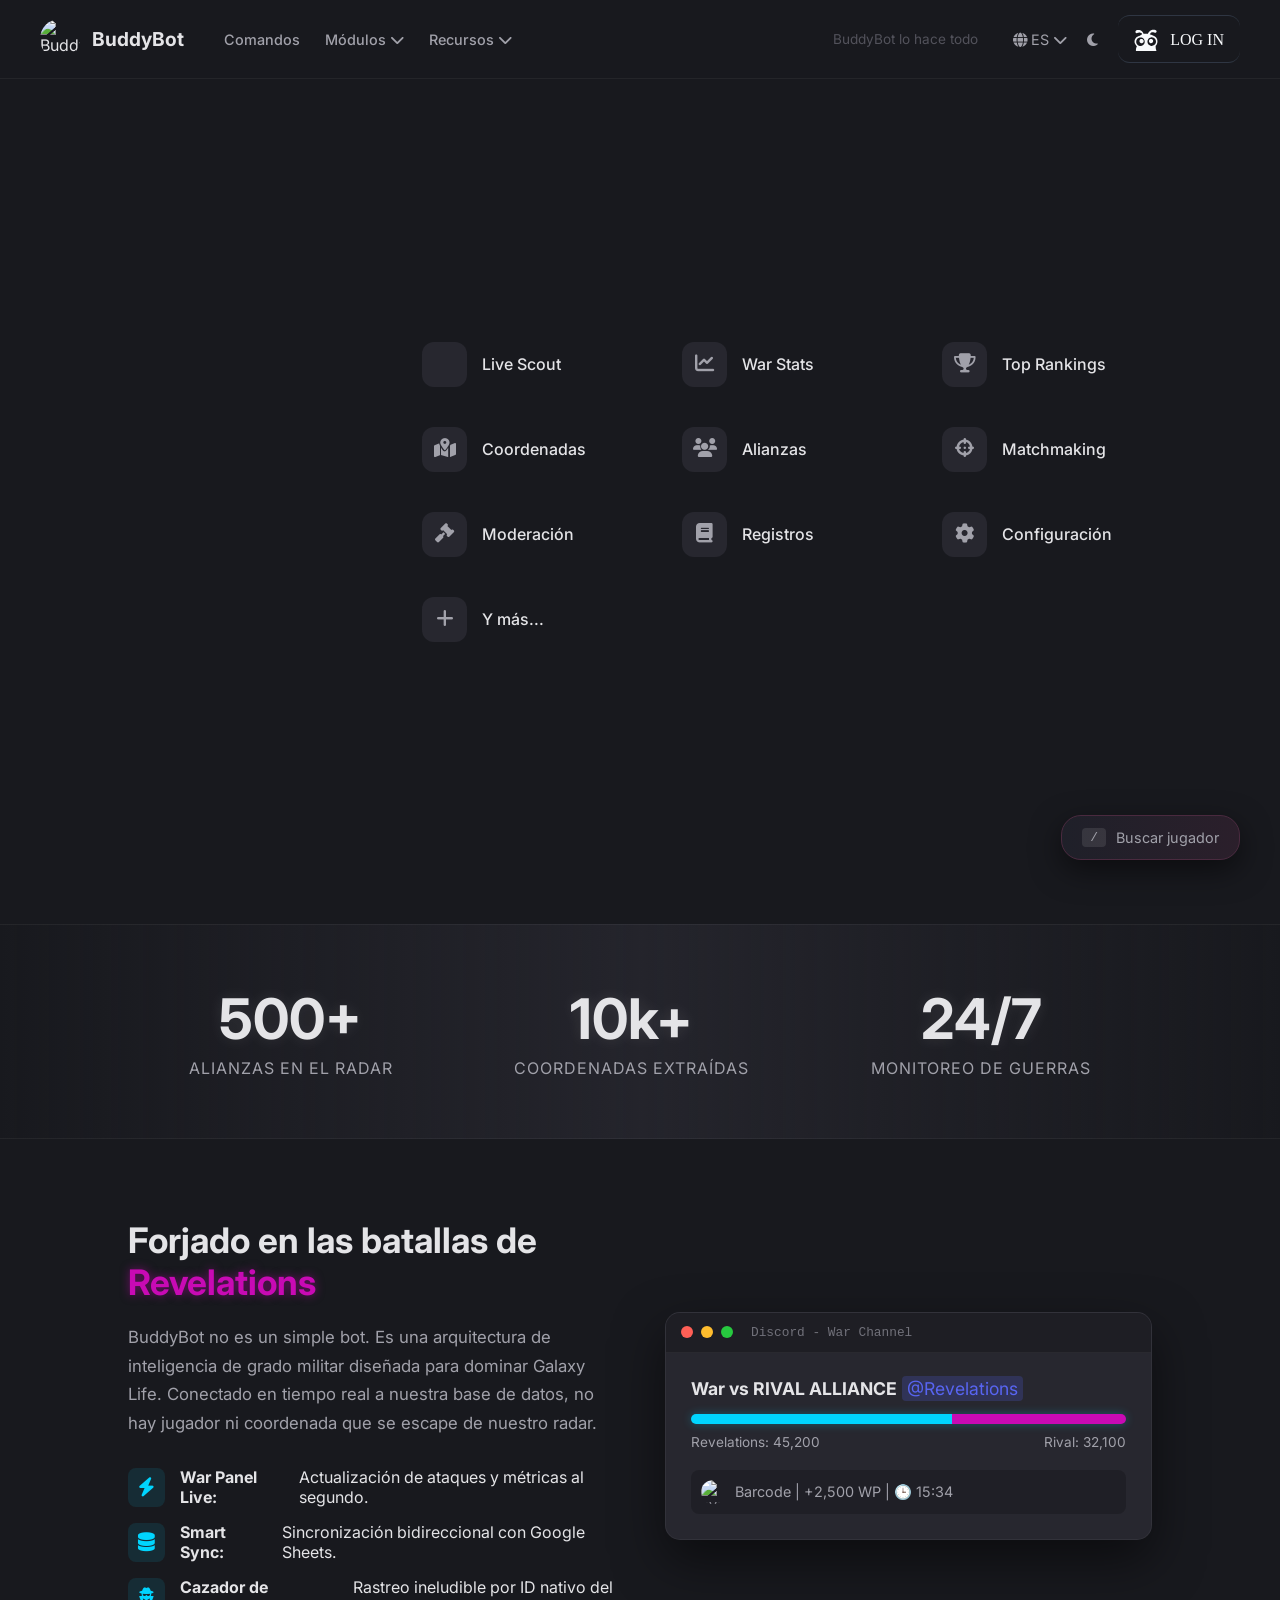
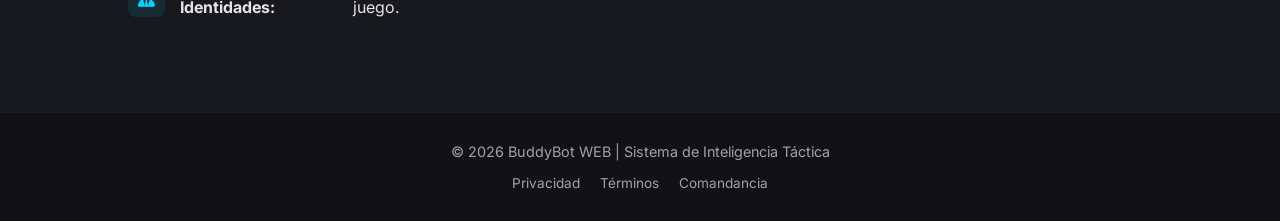
==== index.html @ 3836f49a "adding landing page" ====
<!DOCTYPE html>
<html lang="es">
<head>
    <meta charset="UTF-8">
    <meta name="viewport" content="width=device-width, initial-scale=1.0">
    <title>BuddyBot | Inteligencia Táctica</title>
    <link rel="stylesheet" href="css/style.css">
    <link rel="stylesheet" href="https://cdnjs.cloudflare.com/ajax/libs/font-awesome/6.4.0/css/all.min.css">
</head>
<body>
    <!-- Barra de Navegación Superior -->
    <nav class="navbar">
        <div class="nav-left">
            <div class="logo-container">
                <img src="https://cdn.discordapp.com/avatars/1297733983169417216/742eb2a97534c732c9efd5e9019e9aae.png?size=4096&ignore=true" alt="BuddyBot" class="logo-img">
                <span class="logo-text">BuddyBot</span>
            </div>
            <ul class="nav-links">
                <li><a href="#">Comandos</a></li>
                <li><a href="#">Módulos <i class="fas fa-chevron-down"></i></a></li>
                <li><a href="#">Recursos <i class="fas fa-chevron-down"></i></a></li>
            </ul>
        </div>
        
        <div class="nav-right">
            <span class="nav-text-muted">BuddyBot lo hace todo</span>
            <a href="#" class="icon-btn"><i class="fas fa-globe"></i> ES <i class="fas fa-chevron-down"></i></a>
            <a href="#" class="icon-btn"><i class="fas fa-moon"></i></a>
            <!-- Nuevo Botón de Login Avanzado -->
            <a href="login.html" class="btn-login-advanced">
                <div class="btn-icon-wrapper">
                    <svg class="btn-svg" xmlns="http://www.w3.org/2000/svg" viewBox="0 0 500 500" fill="currentColor">
                        <path d="M383.8 59c-11.9 2.2-18 4.2-28.1 9.1-24.1 11.7-46.4 35.4-60.9 64.7-2.9 5.9-5.3 10.8-5.3 10.8 0 .1-4.5-.8-10-1.9-8.4-1.8-13.6-2.1-32-2.1-19.4-.1-23.4.2-33.5 2.3-6.3 1.3-12.1 2.4-12.8 2.5s-2.3-2.9-3.6-6.7c-5.8-16.2-16.2-33.4-27.4-45.1-15.4-16.2-33.8-25.8-57.7-30.2-12.5-2.3-38.9-1.5-49 1.4-16.8 4.9-27.7 12.8-31.4 22.8-5.4 14.3 0 32.5 11.5 39.1 6.1 3.5 12.5 3.1 25.2-1.8 28.9-11.1 37.9-13.1 51.9-11 20.2 2.9 39.8 14.3 45.3 26.2 2.5 5.5 2.5 7.1 0 11.8-3.7 7.3-17.1 17.3-38 28.2-13.3 7-21.4 10.1-44 16.9-13.2 4-24 9.6-32.7 16.9C26 234 9.7 273.3 11.3 309c.6 13.2 1.7 18.9 5.8 31.5 6.2 19.1 19.7 39.1 35.4 52.8l8.2 7.2-3.3 6.7c-7.8 15.5-13.3 33.3-15.9 50.9-1.5 10.7-2 33-.9 38.8l.7 3.1h426.3l-2.8-8.4c-8.8-26.4-13.8-56.3-13.8-82.7 0-12.6.1-13.7 2.3-15.9 9.5-10.1 19.5-25.6 25.2-39.1 16.1-37.5 13.2-83.1-7.3-117.1-11.8-19.5-26.9-32.5-54.2-46.7-33.2-17.3-54.7-26.5-78.5-33.4-7.3-2.2-11.9-4-11.7-4.7.5-2.3 8.1-12.6 13.8-18.8 10.3-11.4 22.9-19.1 35.1-21.7 12.5-2.7 21-1.8 44.2 4.6 22.1 6 32 5.3 41-2.7 9.3-8.3 13.2-20.5 9.7-29.9-7.2-18.6-51.3-31.1-86.8-24.5zM158 219c38.9 11.1 65 45.6 65 85.8 0 26-9.3 47.9-27.8 65.4-19.6 18.5-45 27-71.2 23.9-29.1-3.6-55.5-21.9-68.3-47.5-7.8-15.6-10.2-27.2-9.5-46 .5-10.6 1.1-14.7 3.3-21.6 10.4-32.2 34.9-54.5 67.5-61.5 9.7-2.1 31.3-1.3 41 1.5zm228.7-1.4c11.8 2.4 30.7 10.8 33.9 15 .6.7 1.6 1.4 2.2 1.4s1.7.9 2.5 2c.8 1.2 3 3.3 5 4.8 3.8 2.9 11.7 12.5 11.7 14.2 0 .5.4 1 .8 1s1.6 1.3 2.5 3c1 1.6 1.5 3 1.2 3-.4 0 .1.7.9 1.6.9.8 1.4 2 1.1 2.5-.4.5-.2.9.3.9 1.5 0 6.1 13.4 7.7 22.7.8 4.7 1.5 11.5 1.5 15.2 0 7.1-1.6 19.7-2.7 21.4-.4.6-.8 2.2-.9 3.6-.4 3.8-6.6 18.2-8 18.8-.8.3-1.2.9-.9 1.3.5.8-5.2 9.3-6.7 9.8-.4.2-.8.9-.8 1.6 0 1.3-10.7 11.9-16 15.8-17.8 13.1-41.4 19.5-62.4 17-10-1.3-22.6-4.7-23.8-6.6-.4-.6-.8-.8-.8-.3 0 1.2-13.1-5.8-18.6-9.8-6.5-4.9-15.4-13.6-15.4-15.1 0-.7-.7-1.4-1.5-1.8-.8-.3-1.5-1.2-1.5-2 0-.7-.6-1.6-1.4-1.9-2.3-.9-11.4-20.4-13.6-29.1-4.1-16.1-3.4-35.2 1.6-50.3 2.4-7.2 9.3-20.9 12-23.8 1.3-1.4 2.4-2.9 2.4-3.3 0-1.2 15.4-15.7 20-18.9 9.4-6.4 20.8-11.2 32.5-13.8 8.4-1.9 26-1.8 35.2.1z"></path>
                        <path d="M143.9 251.3c-19.9 6.9-32.7 28-29.2 48.3 2.5 14.7 11.8 26.9 25.2 33.3 7.3 3.5 8 3.6 18.7 3.6s11.2-.1 18.6-3.8c13.4-6.6 22.5-18.8 24.8-33.2 3-18.9-6.9-37.4-24.8-46.3-6.8-3.3-8.3-3.7-17.1-4-8-.2-10.7.1-16.2 2.1zm198.6-.5c-7.1 2.4-13.2 6.3-19.2 12.2-2.9 2.7-5.3 5.2-5.3 5.5-.1.2-1.2 2.9-2.6 5.8-3.3 7.3-4.7 15.9-3.9 23.2.6 6 4.9 18.4 6.7 19.6.6.3 1 1 1.1 1.5s1.4 2 2.9 3.2c1.6 1.3 2.5 2.9 2.1 3.4-.3.6-.1.8.5.4.6-.3 2 .6 3.1 2 1.2 1.5 2.1 2.4 2.1 2s1.3.2 2.8 1.3c4.8 3.3 14.6 6.1 22 6.1 8.9 0 21.5-3.5 25.2-7 .9-.8 3.9-3.6 6.8-6.2 9.5-8.9 14.7-24.6 12.3-38-2.9-16.6-15.1-30.3-31.5-35.3-6.6-2-18.8-1.9-25.1.3z"></path>
                    </svg>
                </div>
                <div class="btn-text-wrapper">
                    <span class="btn-text">LOG IN</span>
                </div>
            </a>
        </div>
    </nav>

    <!-- Contenedor Principal (Hero) -->
    <main class="main-container">
        <div class="bg-silhouette"></div>

        <div class="modules-grid">
            <a href="#" class="module-card">
                <div class="module-icon"><i class="fas fa-radar"></i></div>
                <span class="module-text">Live Scout</span>
            </a>
            <a href="#" class="module-card">
                <div class="module-icon"><i class="fas fa-chart-line"></i></div>
                <span class="module-text">War Stats</span>
            </a>
            <a href="#" class="module-card">
                <div class="module-icon"><i class="fas fa-trophy"></i></div>
                <span class="module-text">Top Rankings</span>
            </a>
            <a href="#" class="module-card">
                <div class="module-icon"><i class="fas fa-map-marked-alt"></i></div>
                <span class="module-text">Coordenadas</span>
            </a>
            <a href="#" class="module-card">
                <div class="module-icon"><i class="fas fa-users"></i></div>
                <span class="module-text">Alianzas</span>
            </a>
            <a href="#" class="module-card">
                <div class="module-icon"><i class="fas fa-crosshairs"></i></div>
                <span class="module-text">Matchmaking</span>
            </a>
            <a href="#" class="module-card">
                <div class="module-icon"><i class="fas fa-gavel"></i></div>
                <span class="module-text">Moderación</span>
            </a>
            <a href="#" class="module-card">
                <div class="module-icon"><i class="fas fa-book"></i></div>
                <span class="module-text">Registros</span>
            </a>
            <a href="#" class="module-card">
                <div class="module-icon"><i class="fas fa-cog"></i></div>
                <span class="module-text">Configuración</span>
            </a>
            <a href="#" class="module-card">
                <div class="module-icon"><i class="fas fa-plus"></i></div>
                <span class="module-text">Y más...</span>
            </a>
        </div>
    </main>

    <!-- Barra de Estadísticas de Guerra -->
    <section class="stats-banner">
        <div class="stat-item">
            <h3 class="stat-number">500+</h3>
            <p class="stat-label">Alianzas en el Radar</p>
        </div>
        <div class="stat-item">
            <h3 class="stat-number">10k+</h3>
            <p class="stat-label">Coordenadas Extraídas</p>
        </div>
        <div class="stat-item">
            <h3 class="stat-number">24/7</h3>
            <p class="stat-label">Monitoreo de Guerras</p>
        </div>
    </section>

    <!-- Sección Sobre el Bot y la Alianza -->
    <section class="about-alliance">
        <div class="about-content">
            <h2 class="section-title">Forjado en las batallas de <span class="highlight-magenta">Revelations</span></h2>
            <p class="section-desc">BuddyBot no es un simple bot. Es una arquitectura de inteligencia de grado militar diseñada para dominar Galaxy Life. Conectado en tiempo real a nuestra base de datos, no hay jugador ni coordenada que se escape de nuestro radar.</p>
            
            <ul class="feature-list">
                <li><i class="fas fa-bolt"></i> <strong>War Panel Live:</strong> Actualización de ataques y métricas al segundo.</li>
                <li><i class="fas fa-database"></i> <strong>Smart Sync:</strong> Sincronización bidireccional con Google Sheets.</li>
                <li><i class="fas fa-user-secret"></i> <strong>Cazador de Identidades:</strong> Rastreo ineludible por ID nativo del juego.</li>
            </ul>
        </div>

        <div class="about-image">
            <div class="glass-mockup">
                <div class="mockup-header">
                    <span class="dot red"></span><span class="dot yellow"></span><span class="dot green"></span>
                    <span class="mockup-title">Discord - War Channel</span>
                </div>
                <div class="mockup-body">
                    <p class="mockup-alert"><strong>War vs RIVAL ALLIANCE</strong> <span class="ping">@Revelations</span></p>
                    <div class="mockup-bar"></div>
                    <div class="mockup-stats">
                        <span>Revelations: 45,200</span>
                        <span>Rival: 32,100</span>
                    </div>
                    <p class="mockup-footer"><img src="https://cdn.discordapp.com/avatars/1297733983169417216/742eb2a97534c732c9efd5e9019e9aae.png?size=32" alt="avatar" class="mini-avatar"> Barcode | +2,500 WP | 🕒 15:34</p>
                </div>
            </div>
        </div>
    </section>

    <!-- Footer Moderno -->
    <footer class="footer">
        <p>© 2026 BuddyBot WEB | Sistema de Inteligencia Táctica</p>
        <div class="footer-links">
            <a href="#">Privacidad</a>
            <a href="#">Términos</a>
            <a href="#">Comandancia</a>
        </div>
    </footer>

    <!-- Comando flotante -->
    <div class="floating-command">
        <span class="cmd-icon">/</span>
        <span class="cmd-text">Buscar jugador</span>
    </div>
</body>
</html>
---- css/style.css ----
@import url('https://fonts.googleapis.com/css2?family=Inter:wght@400;500;600;700&display=swap');

:root {
    --bg-main: #18191e;
    --bg-nav: #18191e;
    --text-main: #e4e4e7;
    --text-muted: #a1a1aa;
    --card-hover: rgba(255, 255, 255, 0.05);
    --icon-bg: #27272f;
    --btn-outline: #3f3f46;
    --btn-login: #27272f;
    
}

* {
    margin: 0;
    padding: 0;
    box-sizing: border-box;
    font-family: 'Inter', sans-serif;
}

/* El overflow: hidden se ha eliminado para permitir el scroll */
body {
    background-color: var(--bg-main);
    color: var(--text-main);
    overflow-x: hidden; 
}

a {
    text-decoration: none;
    color: var(--text-main);
}

/* === NAVBAR === */
.navbar {
    display: flex;
    justify-content: space-between;
    align-items: center;
    padding: 15px 40px;
    background-color: var(--bg-nav);
    border-bottom: 1px solid rgba(255,255,255,0.05);
}

.nav-left, .nav-right {
    display: flex;
    align-items: center;
    gap: 20px;
}

.logo-container {
    display: flex;
    align-items: center;
    gap: 12px;
    margin-right: 20px;
}

.logo-img {
    width: 40px;
    height: 40px;
    border-radius: 50%;
}

.logo-text {
    font-size: 1.2rem;
    font-weight: 700;
}

.nav-links {
    list-style: none;
    display: flex;
    gap: 25px;
}

.nav-links a {
    font-size: 0.9rem;
    font-weight: 500;
    color: var(--text-muted);
    transition: color 0.2s;
}

.nav-links a:hover {
    color: var(--text-main);
}

.nav-text-muted {
    color: #52525b;
    font-size: 0.85rem;
    margin-right: 15px;
}

.icon-btn {
    color: var(--text-muted);
    font-size: 0.9rem;
}

.btn {
    padding: 8px 16px;
    border-radius: 8px;
    font-size: 0.9rem;
    font-weight: 600;
    display: flex;
    align-items: center;
    gap: 8px;
    transition: all 0.2s;
}

/* === BOTÓN DE LOGIN AVANZADO === */
.btn-login-advanced {
    position: relative;
    display: flex;
    height: 48px; /* Equivalente a h-12 */
    align-items: center;
    border-radius: 12px; /* rounded-xl */
    /* Bordes sutiles arriba y abajo */
    border-top: 1px solid rgba(71, 85, 105, 0.5);
    border-bottom: 1px solid rgba(71, 85, 105, 0.5);
    border-left: none;
    border-right: none;
    padding: 0 16px;
    background: transparent;
    outline: none;
    transition: all 0.2s ease;
    cursor: pointer;
    user-select: none;
    text-decoration: none;
    color: #f8fafc;
}

.btn-login-advanced:hover {
    border-top-color: rgba(203, 213, 225, 0.5);
    border-bottom-color: rgba(203, 213, 225, 0.5);
    background: rgba(255, 255, 255, 0.05);
}

.btn-login-advanced:active {
    transform: scale(0.95); /* El efecto de compresión al hacer clic */
}

.btn-icon-wrapper {
    display: flex;
    height: 100%;
    align-items: center;
    justify-content: center;
    padding-right: 12px; /* Separación del icono con el texto */
}

.btn-svg {
    width: 24px;
    height: 24px;
}

.btn-text-wrapper {
    display: flex;
    height: 100%;
    flex-direction: column;
    justify-content: center;
    align-items: center;
}

.btn-text {
    margin-top: 2px;
    text-align: center;
    font-family: 'Audiowide', cursive; /* Tu tipografía futurista */
    font-size: 1rem;
    text-transform: uppercase;
}

/* === CONTENEDOR PRINCIPAL === */
.main-container {
    display: flex;
    min-height: calc(100vh - 75px);
    position: relative;
    padding: 40px 0;
}

/* Silueta de Fondo */
.bg-silhouette {
    position: absolute;
    left: 5%;
    top: 50%;
    transform: translateY(-50%);
    width: 500px;
    height: 600px;
    background-image: url('https://cdn.discordapp.com/avatars/1297733983169417216/742eb2a97534c732c9efd5e9019e9aae.png'); 
    background-size: contain;
    background-repeat: no-repeat;
    opacity: 0.05;
    pointer-events: none;
}

/* Cuadrícula de Módulos */
.modules-grid {
    margin: auto 10% auto auto; 
    display: grid;
    grid-template-columns: repeat(3, 1fr);
    gap: 20px 40px;
    z-index: 10;
}

.module-card {
    display: flex;
    align-items: center;
    gap: 15px;
    padding: 10px;
    border-radius: 12px;
    transition: background 0.2s;
    width: 220px;
}

.module-card:hover {
    background: var(--card-hover);
}

.module-icon {
    width: 45px;
    height: 45px;
    background: var(--icon-bg);
    border-radius: 12px;
    display: flex;
    justify-content: center;
    align-items: center;
    font-size: 1.2rem;
    color: var(--text-muted);
}

.module-text {
    font-weight: 500;
    font-size: 1rem;
}

/* === NUEVAS SECCIONES === */
.highlight-magenta {
    color: #c80ab4; 
    text-shadow: 0 0 10px rgba(200, 10, 180, 0.5);
}

.stats-banner {
    display: flex;
    justify-content: space-around;
    align-items: center;
    padding: 60px 10%;
    background: linear-gradient(90deg, rgba(24,25,30,0) 0%, rgba(39,39,47,0.8) 50%, rgba(24,25,30,0) 100%);
    border-top: 1px solid rgba(255,255,255,0.05);
    border-bottom: 1px solid rgba(255,255,255,0.05);
    margin: 20px 0 60px 0;
}

.stat-item {
    text-align: center;
}

.stat-number {
    font-size: 3.5rem;
    font-weight: 700;
    color: var(--text-main);
    margin-bottom: 5px;
    text-shadow: 0 0 15px rgba(255,255,255,0.1);
}

.stat-label {
    font-size: 1rem;
    color: var(--text-muted);
    text-transform: uppercase;
    letter-spacing: 1px;
}

.about-alliance {
    display: grid;
    grid-template-columns: 1fr 1fr;
    gap: 50px;
    padding: 20px 10% 80px 10%;
    align-items: center;
}

.section-title {
    font-size: 2.2rem;
    margin-bottom: 20px;
}

.section-desc {
    color: var(--text-muted);
    line-height: 1.7;
    margin-bottom: 30px;
    font-size: 1.05rem;
}

.feature-list {
    list-style: none;
}

.feature-list li {
    margin-bottom: 15px;
    font-size: 1rem;
    color: var(--text-main);
    display: flex;
    align-items: center;
    gap: 15px;
}

.feature-list i {
    color: #00d5ff;
    font-size: 1.2rem;
    background: rgba(0, 213, 255, 0.1);
    padding: 10px;
    border-radius: 8px;
}

.glass-mockup {
    background: var(--icon-bg);
    border: 1px solid rgba(255,255,255,0.05);
    border-radius: 15px;
    overflow: hidden;
    box-shadow: 0 20px 50px rgba(0,0,0,0.5);
}

.mockup-header {
    background: #1e1e24;
    padding: 12px 15px;
    display: flex;
    align-items: center;
    gap: 8px;
    border-bottom: 1px solid rgba(255,255,255,0.05);
}

.dot { width: 12px; height: 12px; border-radius: 50%; }
.dot.red { background: #ff5f56; }
.dot.yellow { background: #ffbd2e; }
.dot.green { background: #27c93f; }

.mockup-title {
    margin-left: 10px;
    font-size: 0.8rem;
    color: #71717a;
    font-family: monospace;
}

.mockup-body { padding: 25px; }
.mockup-alert { font-size: 1.1rem; margin-bottom: 15px; }
.ping { color: #5865F2; background: rgba(88, 101, 242, 0.2); padding: 2px 5px; border-radius: 4px; }

.mockup-bar {
    height: 10px;
    background: linear-gradient(90deg, #00d5ff 60%, #c80ab4 60%);
    border-radius: 5px;
    margin-bottom: 10px;
    box-shadow: 0 0 10px rgba(0, 213, 255, 0.3);
}

.mockup-stats {
    display: flex;
    justify-content: space-between;
    font-size: 0.85rem;
    color: var(--text-muted);
    margin-bottom: 20px;
}

.mockup-footer {
    display: flex;
    align-items: center;
    gap: 10px;
    font-size: 0.9rem;
    background: rgba(0,0,0,0.2);
    padding: 10px;
    border-radius: 8px;
    color: var(--text-muted);
}

.mini-avatar { width: 24px; height: 24px; border-radius: 50%; }

.footer {
    text-align: center;
    padding: 30px;
    background-color: #121216;
    border-top: 1px solid rgba(255,255,255,0.05);
    display: flex;
    flex-direction: column;
    gap: 15px;
}

.footer p { color: var(--text-muted); font-size: 0.9rem; }
.footer-links { display: flex; justify-content: center; gap: 20px; }
.footer-links a { color: var(--text-muted); font-size: 0.85rem; transition: color 0.2s; }
.footer-links a:hover { color: var(--text-main); }

/* === COMANDO FLOTANTE === */
.floating-command {
    position: fixed;
    bottom: 40px;
    right: 40px;
    background: linear-gradient(90deg, #1f2029, #2b1f2b);
    border: 1px solid #4a2a3f;
    padding: 12px 20px;
    border-radius: 20px;
    display: flex;
    align-items: center;
    gap: 10px;
    box-shadow: 0 10px 30px rgba(0,0,0,0.5);
    z-index: 100;
}

.cmd-icon {
    color: #a1a1aa;
    background: rgba(255,255,255,0.1);
    padding: 2px 8px;
    border-radius: 4px;
    font-family: monospace;
}

.cmd-text { font-size: 0.9rem; color: var(--text-muted); }
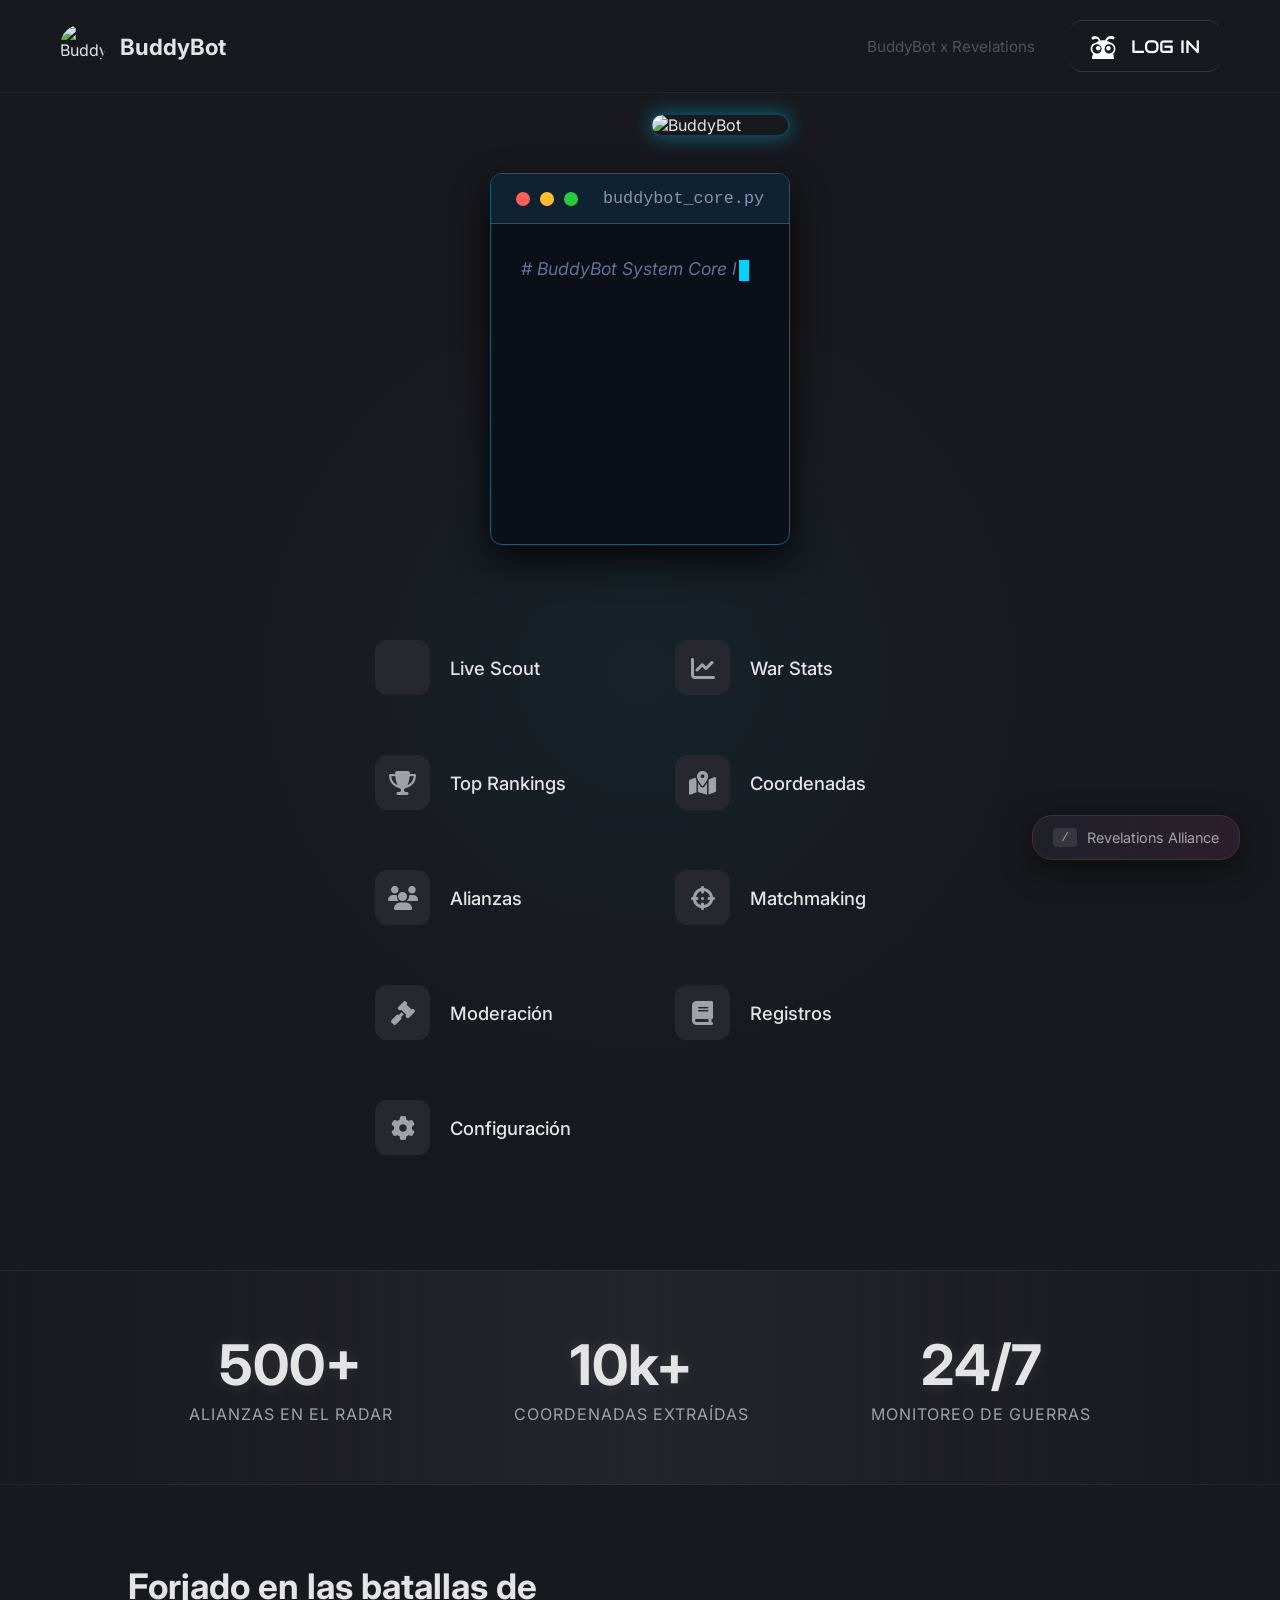
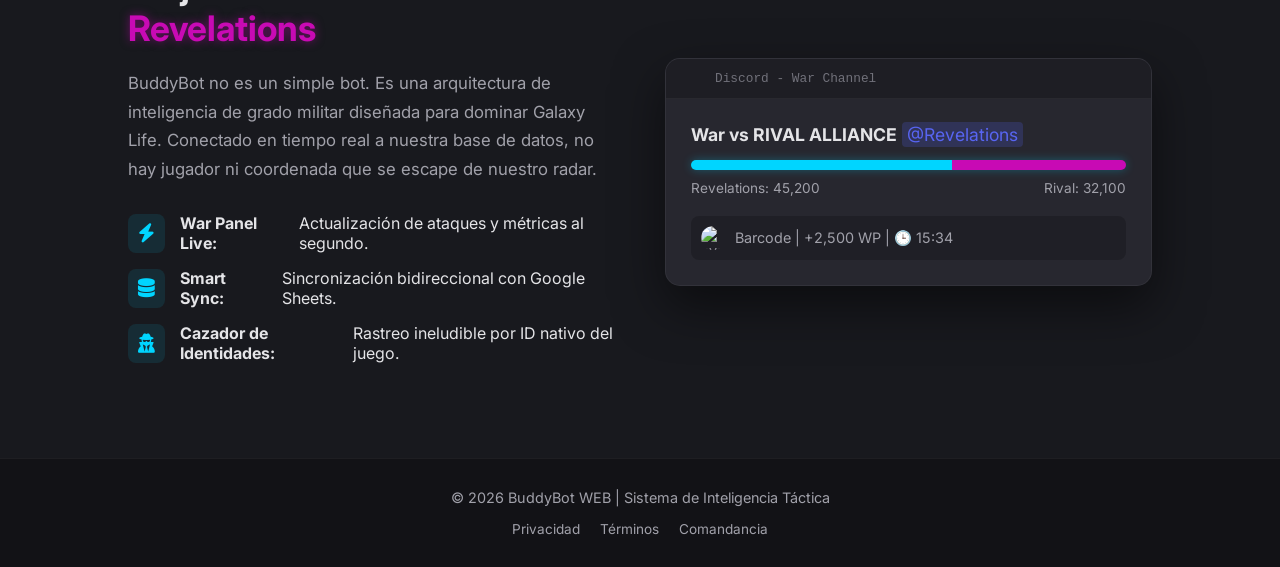
==== commit 1e76ab73: "v1.0.1 : refactor: separar responsabilidades en archivos modulares" ====
--- a/index.html
+++ b/index.html
@@ -15,18 +15,11 @@
                 <img src="https://cdn.discordapp.com/avatars/1297733983169417216/742eb2a97534c732c9efd5e9019e9aae.png?size=4096&ignore=true" alt="BuddyBot" class="logo-img">
                 <span class="logo-text">BuddyBot</span>
             </div>
-            <ul class="nav-links">
-                <li><a href="#">Comandos</a></li>
-                <li><a href="#">Módulos <i class="fas fa-chevron-down"></i></a></li>
-                <li><a href="#">Recursos <i class="fas fa-chevron-down"></i></a></li>
-            </ul>
         </div>
         
         <div class="nav-right">
-            <span class="nav-text-muted">BuddyBot lo hace todo</span>
-            <a href="#" class="icon-btn"><i class="fas fa-globe"></i> ES <i class="fas fa-chevron-down"></i></a>
-            <a href="#" class="icon-btn"><i class="fas fa-moon"></i></a>
-            <!-- Nuevo Botón de Login Avanzado -->
+            <span class="nav-text-muted">BuddyBot x Revelations</span>
+            <!-- Botón de Login Avanzado -->
             <a href="login.html" class="btn-login-advanced">
                 <div class="btn-icon-wrapper">
                     <svg class="btn-svg" xmlns="http://www.w3.org/2000/svg" viewBox="0 0 500 500" fill="currentColor">
@@ -41,51 +34,70 @@
         </div>
     </nav>
 
-    <!-- Contenedor Principal (Hero) -->
+    <!-- Contenedor Principal (Hero y Animación) -->
     <main class="main-container">
-        <div class="bg-silhouette"></div>
+        <!-- Glow sutil de fondo -->
+        <div class="bg-glow"></div>
 
-        <div class="modules-grid">
-            <a href="#" class="module-card">
-                <div class="module-icon"><i class="fas fa-radar"></i></div>
-                <span class="module-text">Live Scout</span>
-            </a>
-            <a href="#" class="module-card">
-                <div class="module-icon"><i class="fas fa-chart-line"></i></div>
-                <span class="module-text">War Stats</span>
-            </a>
-            <a href="#" class="module-card">
-                <div class="module-icon"><i class="fas fa-trophy"></i></div>
-                <span class="module-text">Top Rankings</span>
-            </a>
-            <a href="#" class="module-card">
-                <div class="module-icon"><i class="fas fa-map-marked-alt"></i></div>
-                <span class="module-text">Coordenadas</span>
-            </a>
-            <a href="#" class="module-card">
-                <div class="module-icon"><i class="fas fa-users"></i></div>
-                <span class="module-text">Alianzas</span>
-            </a>
-            <a href="#" class="module-card">
-                <div class="module-icon"><i class="fas fa-crosshairs"></i></div>
-                <span class="module-text">Matchmaking</span>
-            </a>
-            <a href="#" class="module-card">
-                <div class="module-icon"><i class="fas fa-gavel"></i></div>
-                <span class="module-text">Moderación</span>
-            </a>
-            <a href="#" class="module-card">
-                <div class="module-icon"><i class="fas fa-book"></i></div>
-                <span class="module-text">Registros</span>
-            </a>
-            <a href="#" class="module-card">
-                <div class="module-icon"><i class="fas fa-cog"></i></div>
-                <span class="module-text">Configuración</span>
-            </a>
-            <a href="#" class="module-card">
-                <div class="module-icon"><i class="fas fa-plus"></i></div>
-                <span class="module-text">Y más...</span>
-            </a>
+        <div class="hero-content">
+            
+            <div class="hero-left">
+                <img src="https://cdn.discordapp.com/avatars/1297733983169417216/742eb2a97534c732c9efd5e9019e9aae.png?size=4096&ignore=true" alt="BuddyBot" class="floating-bot-small">
+                
+                <div class="code-terminal">
+                    <div class="terminal-header">
+                        <span class="dot red"></span>
+                        <span class="dot yellow"></span>
+                        <span class="dot green"></span>
+                        <span class="terminal-title">buddybot_core.py</span>
+                    </div>
+                    <div class="terminal-body">
+                        <pre><span id="typed-code"></span><span class="cursor"></span></pre>
+                    </div>
+                </div>
+            </div>
+
+            <div class="hero-right">
+                <div class="modules-grid">
+                    <a href="javascript:void(0)" class="module-card" onclick="showCode('liveScout')">
+                        <div class="module-icon"><i class="fas fa-radar"></i></div>
+                        <span class="module-text">Live Scout</span>
+                    </a>
+                    <a href="javascript:void(0)" class="module-card" onclick="showCode('warStats')">
+                        <div class="module-icon"><i class="fas fa-chart-line"></i></div>
+                        <span class="module-text">War Stats</span>
+                    </a>
+                    <a href="javascript:void(0)" class="module-card" onclick="showCode('topRankings')">
+                        <div class="module-icon"><i class="fas fa-trophy"></i></div>
+                        <span class="module-text">Top Rankings</span>
+                    </a>
+                    <a href="javascript:void(0)" class="module-card" onclick="showCode('coordenadas')">
+                        <div class="module-icon"><i class="fas fa-map-marked-alt"></i></div>
+                        <span class="module-text">Coordenadas</span>
+                    </a>
+                    <a href="javascript:void(0)" class="module-card" onclick="showCode('alianzas')">
+                        <div class="module-icon"><i class="fas fa-users"></i></div>
+                        <span class="module-text">Alianzas</span>
+                    </a>
+                    <a href="javascript:void(0)" class="module-card" onclick="showCode('matchmaking')">
+                        <div class="module-icon"><i class="fas fa-crosshairs"></i></div>
+                        <span class="module-text">Matchmaking</span>
+                    </a>
+                    <a href="javascript:void(0)" class="module-card" onclick="showCode('moderacion')">
+                        <div class="module-icon"><i class="fas fa-gavel"></i></div>
+                        <span class="module-text">Moderación</span>
+                    </a>
+                    <a href="javascript:void(0)" class="module-card" onclick="showCode('registros')">
+                        <div class="module-icon"><i class="fas fa-book"></i></div>
+                        <span class="module-text">Registros</span>
+                    </a>
+                    <a href="javascript:void(0)" class="module-card" onclick="showCode('configuracion')">
+                        <div class="module-icon"><i class="fas fa-cog"></i></div>
+                        <span class="module-text">Configuración</span>
+                    </a>
+                </div>
+            </div>
+
         </div>
     </main>
 
@@ -150,7 +162,10 @@
     <!-- Comando flotante -->
     <div class="floating-command">
         <span class="cmd-icon">/</span>
-        <span class="cmd-text">Buscar jugador</span>
+        <span class="cmd-text">Revelations Alliance</span>
     </div>
+
+    <!-- Script de la aplicación principal -->
+    <script src="js/app.js"></script>
 </body>
 </html>
--- a/css/style.css
+++ b/css/style.css
@@ -1,4 +1,5 @@
 @import url('https://fonts.googleapis.com/css2?family=Inter:wght@400;500;600;700&display=swap');
+@import url('https://fonts.googleapis.com/css2?family=Audiowide&display=swap');
 
 :root {
     --bg-main: #18191e;
@@ -9,7 +10,6 @@
     --icon-bg: #27272f;
     --btn-outline: #3f3f46;
     --btn-login: #27272f;
-    
 }
 
 * {
@@ -19,7 +19,6 @@
     font-family: 'Inter', sans-serif;
 }
 
-/* El overflow: hidden se ha eliminado para permitir el scroll */
 body {
     background-color: var(--bg-main);
     color: var(--text-main);
@@ -36,7 +35,7 @@
     display: flex;
     justify-content: space-between;
     align-items: center;
-    padding: 15px 40px;
+    padding: 20px 60px; /* Aumentado */
     background-color: var(--bg-nav);
     border-bottom: 1px solid rgba(255,255,255,0.05);
 }
@@ -50,73 +49,44 @@
 .logo-container {
     display: flex;
     align-items: center;
-    gap: 12px;
+    gap: 15px; /* Aumentado */
     margin-right: 20px;
 }
 
 .logo-img {
-    width: 40px;
-    height: 40px;
+    width: 45px; /* Aumentado */
+    height: 45px;
     border-radius: 50%;
 }
 
 .logo-text {
-    font-size: 1.2rem;
+    font-size: 1.4rem; /* Aumentado */
     font-weight: 700;
-}
-
-.nav-links {
-    list-style: none;
-    display: flex;
-    gap: 25px;
-}
-
-.nav-links a {
-    font-size: 0.9rem;
-    font-weight: 500;
-    color: var(--text-muted);
-    transition: color 0.2s;
-}
-
-.nav-links a:hover {
-    color: var(--text-main);
 }
 
 .nav-text-muted {
     color: #52525b;
-    font-size: 0.85rem;
+    font-size: 0.95rem; /* Aumentado */
     margin-right: 15px;
 }
 
 .icon-btn {
     color: var(--text-muted);
-    font-size: 0.9rem;
-}
-
-.btn {
-    padding: 8px 16px;
-    border-radius: 8px;
-    font-size: 0.9rem;
-    font-weight: 600;
-    display: flex;
-    align-items: center;
-    gap: 8px;
-    transition: all 0.2s;
+    font-size: 1.1rem; /* Aumentado */
 }
 
 /* === BOTÓN DE LOGIN AVANZADO === */
 .btn-login-advanced {
     position: relative;
     display: flex;
-    height: 48px; /* Equivalente a h-12 */
-    align-items: center;
-    border-radius: 12px; /* rounded-xl */
-    /* Bordes sutiles arriba y abajo */
+    height: 52px; /* Aumentado */
+    align-items: center;
+    border-radius: 12px;
     border-top: 1px solid rgba(71, 85, 105, 0.5);
     border-bottom: 1px solid rgba(71, 85, 105, 0.5);
     border-left: none;
     border-right: none;
-    padding: 0 16px;
+    padding: 0 20px; /* Aumentado */
     background: transparent;
     outline: none;
     transition: all 0.2s ease;
@@ -133,7 +103,7 @@
 }
 
 .btn-login-advanced:active {
-    transform: scale(0.95); /* El efecto de compresión al hacer clic */
+    transform: scale(0.95);
 }
 
 .btn-icon-wrapper {
@@ -141,12 +111,12 @@
     height: 100%;
     align-items: center;
     justify-content: center;
-    padding-right: 12px; /* Separación del icono con el texto */
+    padding-right: 15px; /* Aumentado */
 }
 
 .btn-svg {
-    width: 24px;
-    height: 24px;
+    width: 26px; /* Aumentado */
+    height: 26px;
 }
 
 .btn-text-wrapper {
@@ -160,75 +130,190 @@
 .btn-text {
     margin-top: 2px;
     text-align: center;
-    font-family: 'Audiowide', cursive; /* Tu tipografía futurista */
-    font-size: 1rem;
+    font-family: 'Audiowide', cursive;
+    font-size: 1.1rem; /* Aumentado */
     text-transform: uppercase;
 }
 
 /* === CONTENEDOR PRINCIPAL === */
 .main-container {
     display: flex;
-    min-height: calc(100vh - 75px);
+    min-height: calc(100vh - 80px);
     position: relative;
-    padding: 40px 0;
-}
-
-/* Silueta de Fondo */
-.bg-silhouette {
+    padding: 60px 0; /* Aumentado */
+    align-items: center;
+    justify-content: center;
+}
+
+.bg-glow {
     position: absolute;
-    left: 5%;
     top: 50%;
-    transform: translateY(-50%);
-    width: 500px;
-    height: 600px;
-    background-image: url('https://cdn.discordapp.com/avatars/1297733983169417216/742eb2a97534c732c9efd5e9019e9aae.png'); 
-    background-size: contain;
-    background-repeat: no-repeat;
-    opacity: 0.05;
+    left: 50%;
+    transform: translate(-50%, -50%);
+    width: 800px; /* Aumentado */
+    height: 800px;
+    background: radial-gradient(circle, rgba(0,210,255,0.05) 0%, rgba(24,25,30,0) 70%);
     pointer-events: none;
-}
-
-/* Cuadrícula de Módulos */
+    z-index: 1;
+}
+
+/* === HERO: TERMINAL IZQUIERDA Y MÓDULOS DERECHA === */
+.hero-content {
+    display: flex;
+    align-items: center;
+    justify-content: space-between;
+    gap: 80px; /* Aumentado */
+    z-index: 2;
+    position: relative;
+    padding: 20px 5%;
+    width: 100%;
+    max-width: 1600px; /* Aumentado */
+    margin: 0 auto;
+}
+
+/* Lado Izquierdo (Terminal y Bot) */
+.hero-left {
+    position: relative;
+    flex: 1;
+    max-width: 700px; /* Aumentado */
+}
+
+.floating-bot-small {
+    position: absolute;
+    width: 140px; /* Aumentado */
+    top: -60px; /* Ajustado */
+    right: -40px;
+    border-radius: 15px;
+    box-shadow: 0 0 20px rgba(0, 210, 255, 0.4);
+    animation: float 4s ease-in-out infinite;
+    z-index: 10;
+    border: 2px solid rgba(0, 210, 255, 0.2);
+}
+
+@keyframes float {
+    0% { transform: translateY(0px); }
+    50% { transform: translateY(-15px); box-shadow: 0 0 35px rgba(0, 210, 255, 0.6); }
+    100% { transform: translateY(0px); }
+}
+
+.code-terminal {
+    background: rgba(10, 15, 25, 0.95);
+    border: 1px solid #1a5b75;
+    border-radius: 12px;
+    width: 100%;
+    box-shadow: 0 15px 35px rgba(0,0,0,0.8);
+    overflow: hidden;
+    backdrop-filter: blur(10px);
+}
+
+.terminal-header {
+    background: #0f2231;
+    padding: 15px 25px; /* Aumentado */
+    display: flex;
+    align-items: center;
+    border-bottom: 1px solid #1a5b75;
+}
+
+.terminal-header .dot { width: 14px; height: 14px; border-radius: 50%; margin-right: 10px; }
+.dot.red { background: #ff5f56; }
+.dot.yellow { background: #ffbd2e; }
+.dot.green { background: #27c93f; }
+
+.terminal-title {
+    color: #8892b0; 
+    font-family: 'Courier New', Courier, monospace; 
+    font-size: 1.05rem; /* Aumentado */
+    margin-left: 15px;
+}
+
+.terminal-body {
+    padding: 30px; /* Aumentado */
+    min-height: 320px; /* Aumentado */
+    text-align: left;
+}
+
+.terminal-body pre {
+    margin: 0;
+    color: #a6accd;
+    font-family: 'Courier New', Courier, monospace;
+    font-size: 1.1rem; /* Aumentado */
+    line-height: 1.7; /* Aumentado */
+    white-space: pre-wrap;
+}
+
+.syntax-keyword { color: #c792ea; font-weight: bold; }
+.syntax-string { color: #c3e88d; }
+.syntax-function { color: #82aaff; }
+.syntax-comment { color: #676e95; font-style: italic; }
+
+.cursor {
+    display: inline-block;
+    width: 10px;
+    height: 1.2em;
+    background-color: #00d2ff;
+    vertical-align: middle;
+    animation: blink 1s step-end infinite;
+    margin-left: 2px;
+}
+@keyframes blink { 50% { opacity: 0; } }
+
+/* Lado Derecho (Módulos Restaurados) */
+.hero-right {
+    flex: 1;
+    display: flex;
+    justify-content: flex-end;
+}
+
 .modules-grid {
-    margin: auto 10% auto auto; 
     display: grid;
     grid-template-columns: repeat(3, 1fr);
-    gap: 20px 40px;
-    z-index: 10;
+    gap: 30px 40px; /* Aumentado */
 }
 
 .module-card {
     display: flex;
     align-items: center;
-    gap: 15px;
-    padding: 10px;
+    gap: 20px; /* Aumentado */
+    padding: 15px; /* Aumentado */
     border-radius: 12px;
-    transition: background 0.2s;
-    width: 220px;
+    transition: background 0.2s, transform 0.2s;
+    width: 260px; /* Aumentado */
 }
 
 .module-card:hover {
     background: var(--card-hover);
+    transform: translateY(-2px);
 }
 
 .module-icon {
-    width: 45px;
-    height: 45px;
+    width: 55px; /* Aumentado */
+    height: 55px; /* Aumentado */
     background: var(--icon-bg);
     border-radius: 12px;
     display: flex;
     justify-content: center;
     align-items: center;
-    font-size: 1.2rem;
+    font-size: 1.5rem; /* Aumentado */
     color: var(--text-muted);
 }
 
 .module-text {
     font-weight: 500;
-    font-size: 1rem;
-}
-
-/* === NUEVAS SECCIONES === */
+    font-size: 1.15rem; /* Aumentado */
+}
+
+@media (max-width: 1300px) {
+    .hero-content { flex-direction: column; gap: 80px; }
+    .hero-right { justify-content: center; }
+    .modules-grid { grid-template-columns: repeat(2, 1fr); }
+    .floating-bot-small { right: 0; }
+}
+
+@media (max-width: 600px) {
+    .modules-grid { grid-template-columns: 1fr; }
+}
+
+/* === ESTADÍSTICAS Y ACERCA DE === */
 .highlight-magenta {
     color: #c80ab4; 
     text-shadow: 0 0 10px rgba(200, 10, 180, 0.5);
@@ -245,24 +330,9 @@
     margin: 20px 0 60px 0;
 }
 
-.stat-item {
-    text-align: center;
-}
-
-.stat-number {
-    font-size: 3.5rem;
-    font-weight: 700;
-    color: var(--text-main);
-    margin-bottom: 5px;
-    text-shadow: 0 0 15px rgba(255,255,255,0.1);
-}
-
-.stat-label {
-    font-size: 1rem;
-    color: var(--text-muted);
-    text-transform: uppercase;
-    letter-spacing: 1px;
-}
+.stat-item { text-align: center; }
+.stat-number { font-size: 3.5rem; font-weight: 700; color: var(--text-main); margin-bottom: 5px; text-shadow: 0 0 15px rgba(255,255,255,0.1); }
+.stat-label { font-size: 1rem; color: var(--text-muted); text-transform: uppercase; letter-spacing: 1px; }
 
 .about-alliance {
     display: grid;
@@ -272,138 +342,32 @@
     align-items: center;
 }
 
-.section-title {
-    font-size: 2.2rem;
-    margin-bottom: 20px;
-}
-
-.section-desc {
-    color: var(--text-muted);
-    line-height: 1.7;
-    margin-bottom: 30px;
-    font-size: 1.05rem;
-}
-
-.feature-list {
-    list-style: none;
-}
-
-.feature-list li {
-    margin-bottom: 15px;
-    font-size: 1rem;
-    color: var(--text-main);
-    display: flex;
-    align-items: center;
-    gap: 15px;
-}
-
-.feature-list i {
-    color: #00d5ff;
-    font-size: 1.2rem;
-    background: rgba(0, 213, 255, 0.1);
-    padding: 10px;
-    border-radius: 8px;
-}
-
-.glass-mockup {
-    background: var(--icon-bg);
-    border: 1px solid rgba(255,255,255,0.05);
-    border-radius: 15px;
-    overflow: hidden;
-    box-shadow: 0 20px 50px rgba(0,0,0,0.5);
-}
-
-.mockup-header {
-    background: #1e1e24;
-    padding: 12px 15px;
-    display: flex;
-    align-items: center;
-    gap: 8px;
-    border-bottom: 1px solid rgba(255,255,255,0.05);
-}
-
-.dot { width: 12px; height: 12px; border-radius: 50%; }
-.dot.red { background: #ff5f56; }
-.dot.yellow { background: #ffbd2e; }
-.dot.green { background: #27c93f; }
-
-.mockup-title {
-    margin-left: 10px;
-    font-size: 0.8rem;
-    color: #71717a;
-    font-family: monospace;
-}
-
+.section-title { font-size: 2.2rem; margin-bottom: 20px; }
+.section-desc { color: var(--text-muted); line-height: 1.7; margin-bottom: 30px; font-size: 1.05rem; }
+
+.feature-list { list-style: none; }
+.feature-list li { margin-bottom: 15px; font-size: 1rem; color: var(--text-main); display: flex; align-items: center; gap: 15px; }
+.feature-list i { color: #00d5ff; font-size: 1.2rem; background: rgba(0, 213, 255, 0.1); padding: 10px; border-radius: 8px; }
+
+/* === MOCKUP DE DISCORD === */
+.glass-mockup { background: var(--icon-bg); border: 1px solid rgba(255,255,255,0.05); border-radius: 15px; overflow: hidden; box-shadow: 0 20px 50px rgba(0,0,0,0.5); }
+.mockup-header { background: #1e1e24; padding: 12px 15px; display: flex; align-items: center; gap: 8px; border-bottom: 1px solid rgba(255,255,255,0.05); }
+.mockup-title { margin-left: 10px; font-size: 0.8rem; color: #71717a; font-family: monospace; }
 .mockup-body { padding: 25px; }
 .mockup-alert { font-size: 1.1rem; margin-bottom: 15px; }
 .ping { color: #5865F2; background: rgba(88, 101, 242, 0.2); padding: 2px 5px; border-radius: 4px; }
-
-.mockup-bar {
-    height: 10px;
-    background: linear-gradient(90deg, #00d5ff 60%, #c80ab4 60%);
-    border-radius: 5px;
-    margin-bottom: 10px;
-    box-shadow: 0 0 10px rgba(0, 213, 255, 0.3);
-}
-
-.mockup-stats {
-    display: flex;
-    justify-content: space-between;
-    font-size: 0.85rem;
-    color: var(--text-muted);
-    margin-bottom: 20px;
-}
-
-.mockup-footer {
-    display: flex;
-    align-items: center;
-    gap: 10px;
-    font-size: 0.9rem;
-    background: rgba(0,0,0,0.2);
-    padding: 10px;
-    border-radius: 8px;
-    color: var(--text-muted);
-}
-
+.mockup-bar { height: 10px; background: linear-gradient(90deg, #00d5ff 60%, #c80ab4 60%); border-radius: 5px; margin-bottom: 10px; box-shadow: 0 0 10px rgba(0, 213, 255, 0.3); }
+.mockup-stats { display: flex; justify-content: space-between; font-size: 0.85rem; color: var(--text-muted); margin-bottom: 20px; }
+.mockup-footer { display: flex; align-items: center; gap: 10px; font-size: 0.9rem; background: rgba(0,0,0,0.2); padding: 10px; border-radius: 8px; color: var(--text-muted); }
 .mini-avatar { width: 24px; height: 24px; border-radius: 50%; }
 
-.footer {
-    text-align: center;
-    padding: 30px;
-    background-color: #121216;
-    border-top: 1px solid rgba(255,255,255,0.05);
-    display: flex;
-    flex-direction: column;
-    gap: 15px;
-}
-
+/* === FOOTER Y COMANDO FLOTANTE === */
+.footer { text-align: center; padding: 30px; background-color: #121216; border-top: 1px solid rgba(255,255,255,0.05); display: flex; flex-direction: column; gap: 15px; }
 .footer p { color: var(--text-muted); font-size: 0.9rem; }
 .footer-links { display: flex; justify-content: center; gap: 20px; }
 .footer-links a { color: var(--text-muted); font-size: 0.85rem; transition: color 0.2s; }
 .footer-links a:hover { color: var(--text-main); }
 
-/* === COMANDO FLOTANTE === */
-.floating-command {
-    position: fixed;
-    bottom: 40px;
-    right: 40px;
-    background: linear-gradient(90deg, #1f2029, #2b1f2b);
-    border: 1px solid #4a2a3f;
-    padding: 12px 20px;
-    border-radius: 20px;
-    display: flex;
-    align-items: center;
-    gap: 10px;
-    box-shadow: 0 10px 30px rgba(0,0,0,0.5);
-    z-index: 100;
-}
-
-.cmd-icon {
-    color: #a1a1aa;
-    background: rgba(255,255,255,0.1);
-    padding: 2px 8px;
-    border-radius: 4px;
-    font-family: monospace;
-}
-
+.floating-command { position: fixed; bottom: 40px; right: 40px; background: linear-gradient(90deg, #1f2029, #2b1f2b); border: 1px solid #4a2a3f; padding: 12px 20px; border-radius: 20px; display: flex; align-items: center; gap: 10px; box-shadow: 0 10px 30px rgba(0,0,0,0.5); z-index: 100; }
+.cmd-icon { color: #a1a1aa; background: rgba(255,255,255,0.1); padding: 2px 8px; border-radius: 4px; font-family: monospace; }
 .cmd-text { font-size: 0.9rem; color: var(--text-muted); }
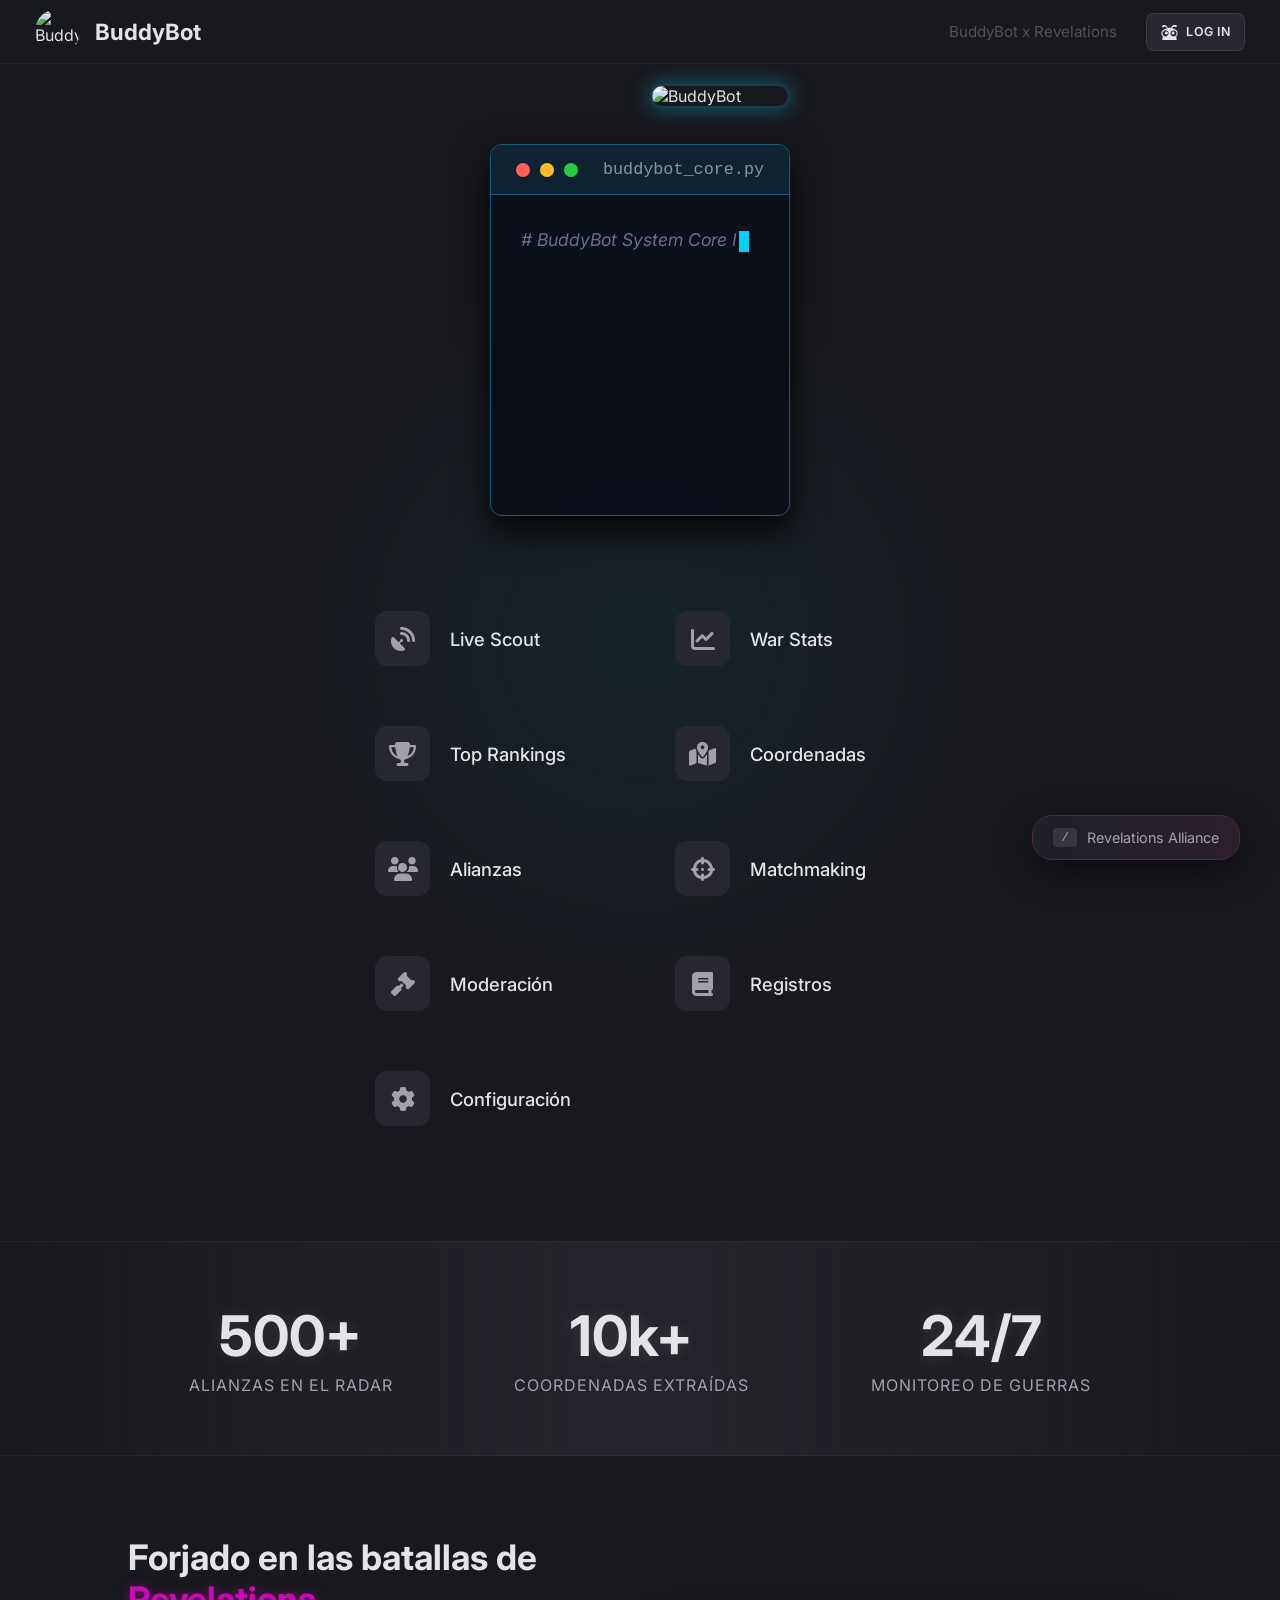
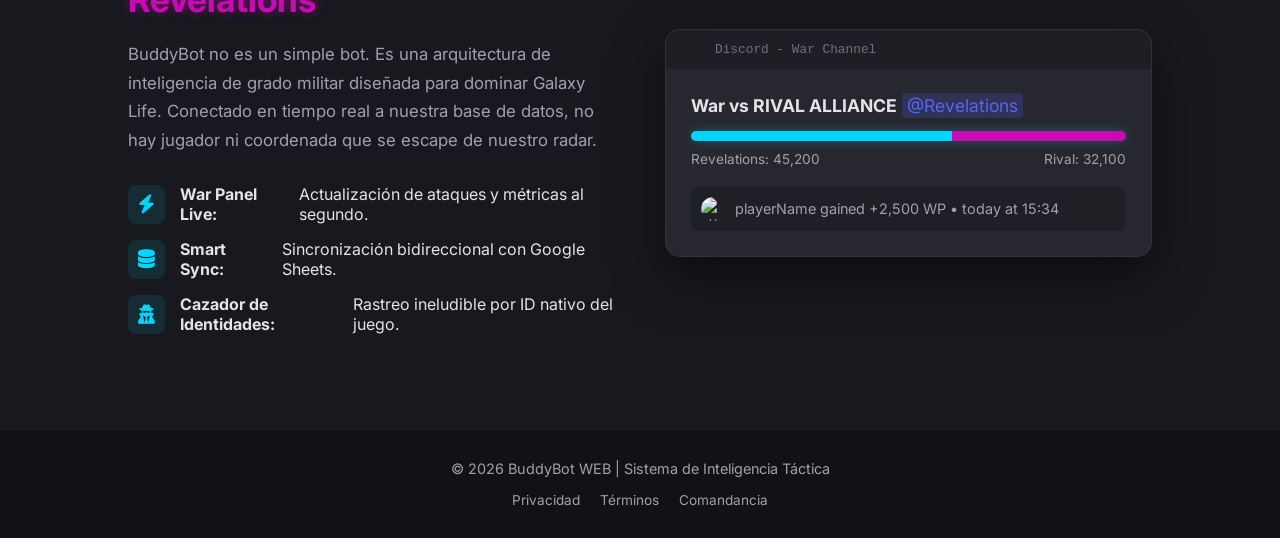
==== commit 32f44de8: "v1.0.1 : fix Actualizacion de botones" ====
--- a/index.html
+++ b/index.html
@@ -3,9 +3,10 @@
 <head>
     <meta charset="UTF-8">
     <meta name="viewport" content="width=device-width, initial-scale=1.0">
-    <title>BuddyBot | Inteligencia Táctica</title>
+    <title>BuddyBot #Revelations</title>
     <link rel="stylesheet" href="css/style.css">
     <link rel="stylesheet" href="https://cdnjs.cloudflare.com/ajax/libs/font-awesome/6.4.0/css/all.min.css">
+    <link rel="icon" type="image/png" href="https://cdn.discordapp.com/avatars/1297733983169417216/742eb2a97534c732c9efd5e9019e9aae.png?size=4096&ignore=true">
 </head>
 <body>
     <!-- Barra de Navegación Superior -->
@@ -60,7 +61,7 @@
             <div class="hero-right">
                 <div class="modules-grid">
                     <a href="javascript:void(0)" class="module-card" onclick="showCode('liveScout')">
-                        <div class="module-icon"><i class="fas fa-radar"></i></div>
+                        <div class="module-icon"><i class="fas fa-satellite-dish"></i></div>
                         <span class="module-text">Live Scout</span>
                     </a>
                     <a href="javascript:void(0)" class="module-card" onclick="showCode('warStats')">
@@ -143,7 +144,7 @@
                         <span>Revelations: 45,200</span>
                         <span>Rival: 32,100</span>
                     </div>
-                    <p class="mockup-footer"><img src="https://cdn.discordapp.com/avatars/1297733983169417216/742eb2a97534c732c9efd5e9019e9aae.png?size=32" alt="avatar" class="mini-avatar"> Barcode | +2,500 WP | 🕒 15:34</p>
+                    <p class="mockup-footer"><img src="https://cdn.discordapp.com/avatars/1297733983169417216/742eb2a97534c732c9efd5e9019e9aae.png?size=32" alt="avatar" class="mini-avatar"> playerName gained +2,500 WP • today at 15:34</p>
                 </div>
             </div>
         </div>
--- a/css/style.css
+++ b/css/style.css
@@ -35,15 +35,18 @@
     display: flex;
     justify-content: space-between;
     align-items: center;
-    padding: 20px 60px; /* Aumentado */
+
+    height: 64px;
+    padding: 0 35px;
+
     background-color: var(--bg-nav);
-    border-bottom: 1px solid rgba(255,255,255,0.05);
+    border-bottom: 1px solid rgba(255, 255, 255, 0.05);
 }
 
 .nav-left, .nav-right {
     display: flex;
     align-items: center;
-    gap: 20px;
+    gap: 14px;
 }
 
 .logo-container {
@@ -77,64 +80,60 @@
 
 /* === BOTÓN DE LOGIN AVANZADO === */
 .btn-login-advanced {
-    position: relative;
-    display: flex;
-    height: 52px; /* Aumentado */
-    align-items: center;
-    border-radius: 12px;
-    border-top: 1px solid rgba(71, 85, 105, 0.5);
-    border-bottom: 1px solid rgba(71, 85, 105, 0.5);
-    border-left: none;
-    border-right: none;
-    padding: 0 20px; /* Aumentado */
-    background: transparent;
-    outline: none;
-    transition: all 0.2s ease;
+    display: flex;
+    align-items: center;
+    justify-content: center;
+    gap: 8px;
+    height: 38px;
+    padding: 0 14px;
+    border: 1px solid rgba(255, 255, 255, 0.10);
+    border-radius: 8px;
+    background: #27272f;
+    color: #e4e4e7;
     cursor: pointer;
     user-select: none;
     text-decoration: none;
-    color: #f8fafc;
+    transition: all 0.2s ease;
 }
 
 .btn-login-advanced:hover {
-    border-top-color: rgba(203, 213, 225, 0.5);
-    border-bottom-color: rgba(203, 213, 225, 0.5);
-    background: rgba(255, 255, 255, 0.05);
+    background: #303039;
+    border-color: rgba(255, 255, 255, 0.18);
+    transform: translateY(-1px);
 }
 
 .btn-login-advanced:active {
-    transform: scale(0.95);
-}
-
+    transform: scale(0.97);
+}
+
+/* Icono */
 .btn-icon-wrapper {
     display: flex;
-    height: 100%;
-    align-items: center;
-    justify-content: center;
-    padding-right: 15px; /* Aumentado */
+    align-items: center;
+    justify-content: center;
+    padding: 0;
 }
 
 .btn-svg {
-    width: 26px; /* Aumentado */
-    height: 26px;
-}
-
+    width: 17px;
+    height: 17px;
+}
+
+/* Texto */
 .btn-text-wrapper {
     display: flex;
-    height: 100%;
-    flex-direction: column;
-    justify-content: center;
-    align-items: center;
+    align-items: center;
+    justify-content: center;
 }
 
 .btn-text {
-    margin-top: 2px;
-    text-align: center;
-    font-family: 'Audiowide', cursive;
-    font-size: 1.1rem; /* Aumentado */
+    margin: 0;
+    font-family: 'Inter', sans-serif;
+    font-size: 0.78rem;
+    font-weight: 600;
+    letter-spacing: 0.5px;
     text-transform: uppercase;
 }
-
 /* === CONTENEDOR PRINCIPAL === */
 .main-container {
     display: flex;
